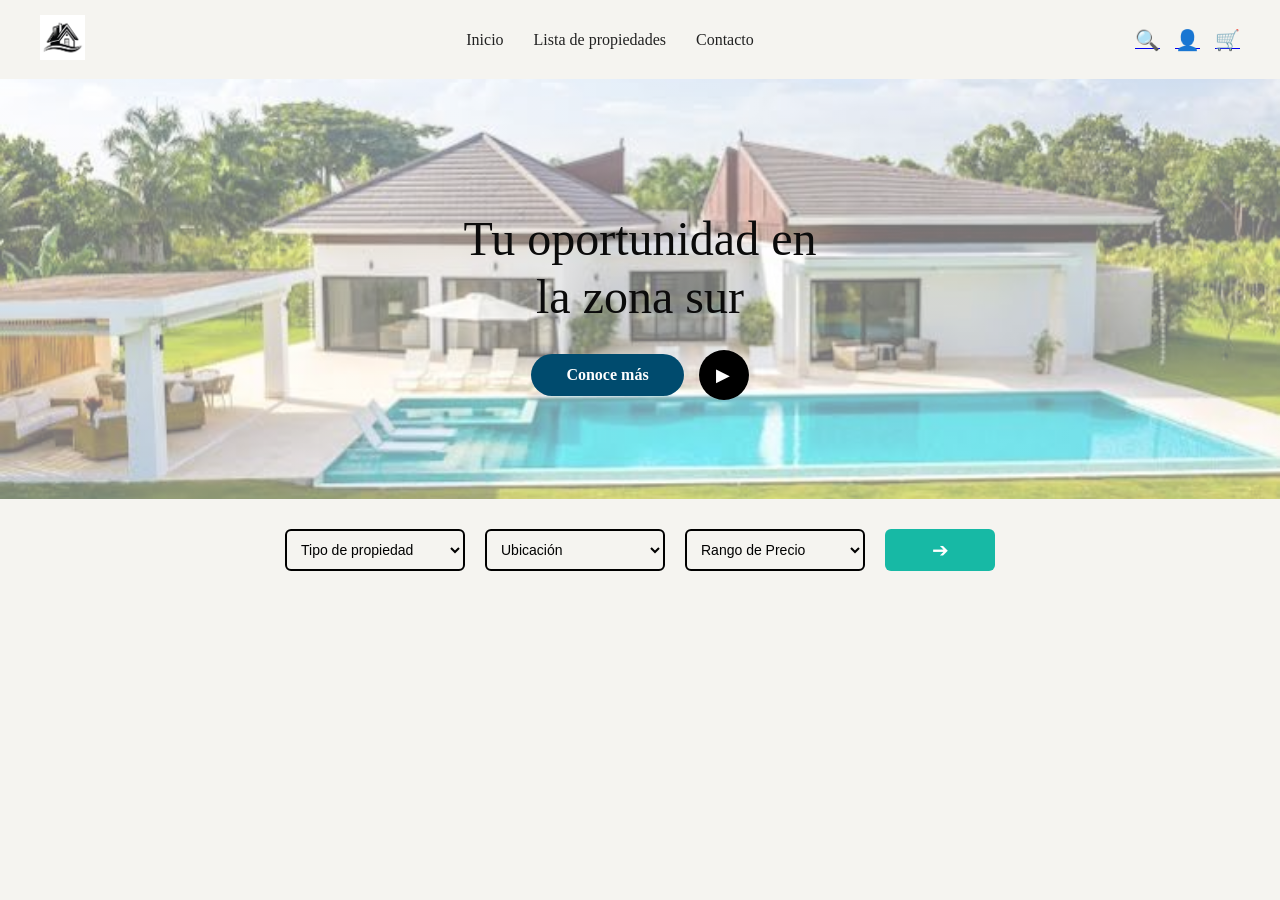
==== index.html @ 1c11e71d "Primer commit: Pagina para un Real Estate" ====
<!DOCTYPE html>
<html lang="en">
<head>
    <meta charset="UTF-8">
    <meta name="viewport" content="width=device-width, initial-scale=1.0">
    <title>Pagina Real Estate</title>
    <link rel="stylesheet" href="css/styles.css">  
</head>
<body>
    <header class="encabezado-sitio">
        <div class="contenedor-header">
            
            <!-- Logo de la empresa -->
            <div class="logo">
                <img src="assets/logo-casas.png" alt="Inmobiliaria Logo">
            </div>

            <!-- Menú pricipal-->
            <nav class="navegacion-principal">
                <ul>
                    <li><a href="index.html" class="activo">Inicio</a></li>
                    <li><a href="listado-propiedades.html">Lista de propiedades</a></li>
                    <li><a href="contacto.html">Contacto</a></li>
                </ul>
            </nav> 

            <!-- Iconos esenciales  -->
            <div class="iconos-header">
                <a href="#"><span class="icono">🔍</span></a>
                <a href="#"><span class="icono">👤</span></a>
                <a href="#"><span class="icono">🛒</span></a>
            </div>

        </div>
    </header>
    <main> 
        <div class="seccion-hero">
            <div class="contenido-hero">
                <h1>Tu oportunidad en<br>la zona sur</h1>
                <div class="acciones-hero">
                    <a href="listado-propiedades.html" class="boton-conoce-mas">Conoce más</a>
                    <button class="boton-play">▶</button>
                </div>
            </div>
        </div>

        <!-- FILTROS y BÚSQUEDA -->
        <div class="contenedor-filtros">
            <div class="barra-filtros">
                
                <div class="campo-filtro">
                    <select>
                        <option value="">Tipo de propiedad</option>
                        <option value="casa">Casa</option>
                        <option value="apartamento">Apartamento</option>
                    </select> 
                </div>
                <div class="campo-filtro">
                    <select>
                        <option value="">Ubicación</option> 
                        <option value="Sur-profundo;">Sur profundo</option>
                        <option value="Sacristobal;">Sancristobal</option>
                    </select>
                </div>

                <div class="campo-filtro">
                    <select>
                        <option value=""> Rango de Precio</option>
                        <option value="1">$50,000 - $100,000</option>
                        <option value="2">$100,000 - $250,000</option>
                    </select>
                </div>

                <button class="boton-buscar">➔</button>

            </div>
        </div>
    </main>
    
</body>
</html>
---- css/styles.css ----
/* 
ESTILOS GENERALES Y FUENTES
*/
body {
    margin: 0;
    padding: 0;
    font-family: 'Times New Roman', Times, serif;/* Helvetica, sans-serif;*/
    background-color: #f5f4f0; /* Fondo beige claro */
    color: #1a1a1a;
}
/* 
1. ENCABEZADO Y NAVEGACIÓN
    */
.encabezado-sitio {
    background-color: #f5f4f0;
    padding: 15px 40px;
}

.contenedor-header {
    max-width: 1200px;
    margin: 0 auto;
    display: flex;
    justify-content: space-between;
    align-items: center;
}

.logo img {
    height: 45px; /* Ajusta la altura de tu imagen de logo */
}

.navegacion-principal ul {
    list-style: none;
    margin: 0;
    padding: 0;
    display: flex;
    gap: 30px;
}

.navegacion-principal a {
    text-decoration: none;
    color: #222222;
    font-size: 16px;
    font-weight: 500;
}

.iconos-header {
    display: flex;
    gap: 15px;
}

.iconos-header .icono {
    font-size: 20px;
    color: #1a1a1a;
    text-decoration: none;
}

/* 
2. SECCIÓN HERO (BANNER CON LA IMAGEN)
  */
.seccion-hero {
    position: relative;
    width: 100%;
    height: 420px;
    /* Imagen de fondo */
    background: linear-gradient(rgba(255, 255, 255, 0.45), rgba(255, 255, 255, 0.45)), 
                url('../assets/fondo.png') center/cover no-repeat;
    display: flex;
    justify-content: center;
    align-items: center;
    text-align: center;
}

.contenido-hero h1 {
    font-size: 48px;
    font-weight: 400;
    color: #0b0b0b;
    margin-bottom: 25px;
    line-height: 1.2;
}
.acciones-hero {
    display: flex;
    justify-content: center;
    align-items: center;
    gap: 15px;
}

/* Botón "Conoce más" ovalado azul oscuro */
.boton-conoce-mas {
    background-color: #004b6e;
    color: #ffffff;
    padding: 12px 35px;
    border-radius: 30px;
    text-decoration: none;
    font-size: 16px;
    font-weight: bold;
    display: inline-block;
}

/* Botón circular de reproducción (Play) */
.boton-play {
    background-color: #000000;
    color: #ffffff;
    border: none;
    width: 50px;
    height: 50px;
    border-radius: 50%;
    font-size: 18px;
    cursor: pointer;
    display: flex;
    justify-content: center;
    align-items: center;
    padding-left: 4px; /* Ajuste óptico del icono de flecha */
}

/* 
3. BARRA INFERIOR DE FILTROS / BUSCADOR
    */
.contenedor-filtros {
    background-color: #f5f4f0;
    padding: 30px 20px;
    display: flex;
    justify-content: center;
}

.barra-filtros {
    display: flex;
    gap: 20px;
    align-items: center;
}

/* Desplegables con borde negro marcado */
.campo-filtro select {
    width: 180px;
    height: 42px;
    background-color: #f5f4f0;
    border: 2px solid #000000;
    border-radius: 6px;
    padding: 0 10px;
    font-size: 14px;
    outline: none;
    cursor: pointer;
}

/* Botón turquesa con flecha */
.boton-buscar {
    background-color: #17b9a5;
    color: #ffffff;
    border: none;
    height: 42px;
    width: 110px;
    border-radius: 6px;
    font-size: 20px;
    cursor: pointer;
    display: flex;
    justify-content: center;
    align-items: center;
}

/* 
DISENO RESPOSIVO
 */

/* 1. TABLETAS Y PANTALLAS MEDIANAS (Hasta 1024px) */
@media (max-width: 1024px) {
    .contenedor-header {
        padding: 0 20px;
    }

    .seccion-hero {
        height: 380px;
    }

    .contenido-hero h1 {
        font-size: 38px;
    }

    .barra-filtros {
        gap: 12px;
    }

    .campo-filtro select {
        width: 150px;
    }
}

/* TELÉFONOS MÓVILES (Hasta 768px) */
@media (max-width: 768px) {

    /* Encabezado: Apila el logo, menú e iconos en vertical */
    .encabezado-sitio {
        padding: 15px 20px;
    }

    .contenedor-header {
        flex-direction: column;
        gap: 15px;
        text-align: center;
    }

    .navegacion-principal ul {
        gap: 15px;
        flex-wrap: wrap;
        justify-content: center;
    }

    /* Banner Principal: Ajusta tamaños para pantallas pequeñas */
    .seccion-hero {
        height: auto;
        min-height: 320px;
        padding: 40px 15px;
    }

    .contenido-hero h1 {
        font-size: 28px;
        margin-bottom: 20px;
    }

    .acciones-hero {
        flex-direction: column;
        gap: 12px;
    }

    .boton-conoce-mas {
        width: 100%;
        max-width: 250px;
        text-align: center;
    }

    /* Buscador: Apila las opciones y botones al 100% de ancho */
    .contenedor-filtros {
        padding: 20px 15px;
    }

    .barra-filtros {
        flex-direction: column;
        width: 100%;
    }

    .campo-filtro,
    .campo-filtro select, 
    .boton-buscar {
        width: 100%;
    }

    .boton-buscar {
        margin-top: 5px;
    }
}

/* 
   FORMULARIO DE CONTACTO 
*/
.contenedor-contacto-sencillo {
    max-width: 480px;
    margin: 40px auto;
    padding: 0 20px;
}

.caja-formulario {
    background: #ffffff;
    padding: 30px;
    border-radius: 8px;
    border: 1px solid #e2e8f0;
    text-align: center;
}

.caja-formulario h1 {
    font-size: 26px;
    color: #0f172a;
    margin-bottom: 6px;
}

.caja-formulario p {
    color: #64748b;
    font-size: 14px;
    margin-bottom: 20px;
}

.caja-formulario form {
    display: flex;
    flex-direction: column;
    gap: 12px;
}

.caja-formulario input,
.caja-formulario textarea {
    width: 100%;
    padding: 10px 12px;
    border: 1px solid #cbd5e1;
    border-radius: 6px;
    font-size: 14px;
    outline: none;
    box-sizing: border-box;
}

.caja-formulario button {
    background-color: #0284c7;
    color: #ffffff;
    border: none;
    padding: 12px;
    border-radius: 6px;
    font-size: 15px;
    font-weight: bold;
    cursor: pointer;
}

.caja-formulario button:hover {
    background-color: #0369a1;
}
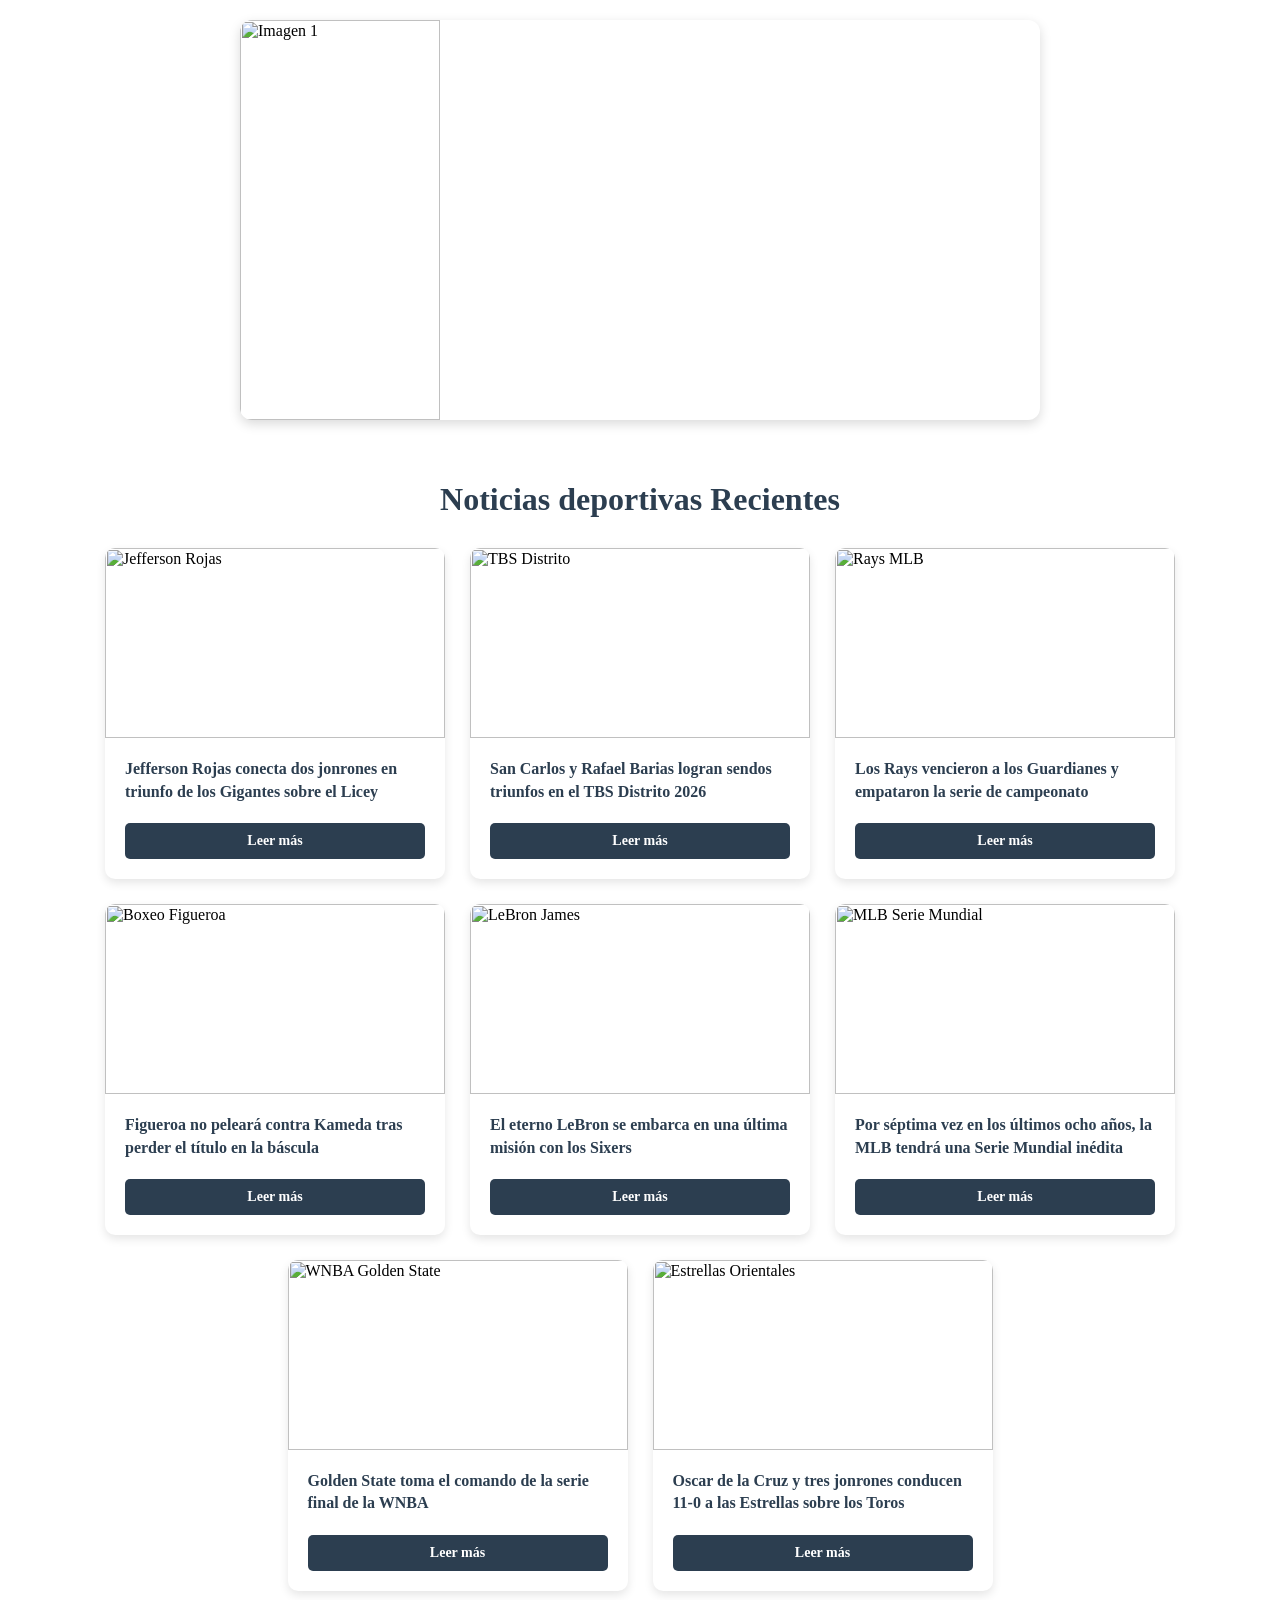
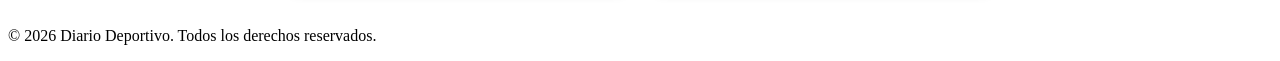
==== commit e9066258: "Segundo trabajo pagina-noticias" ====
--- a/index.html
+++ b/index.html
@@ -1,81 +1,110 @@
+
+</html>
+
 <!DOCTYPE html>
-<html lang="en">
+<html lang="es">
 <head>
     <meta charset="UTF-8">
     <meta name="viewport" content="width=device-width, initial-scale=1.0">
-    <title>Pagina Real Estate</title>
-    <link rel="stylesheet" href="css/styles.css">  
+    <title>Noticias Deportivas</title>
+    <link rel="stylesheet" href="css/styles.css">
 </head>
 <body>
-    <header class="encabezado-sitio">
-        <div class="contenedor-header">
-            
-            <!-- Logo de la empresa -->
-            <div class="logo">
-                <img src="assets/logo-casas.png" alt="Inmobiliaria Logo">
-            </div>
 
-            <!-- Menú pricipal-->
-            <nav class="navegacion-principal">
-                <ul>
-                    <li><a href="index.html" class="activo">Inicio</a></li>
-                    <li><a href="listado-propiedades.html">Lista de propiedades</a></li>
-                    <li><a href="contacto.html">Contacto</a></li>
-                </ul>
-            </nav> 
+    <!-- Carucel de la imagenes de las mismas noticias -->
+<div class="carrusel-simple">
+    <div class="carrusel-pista">
+        <img src="https://resources.diariolibre.com/images/2026/10/18/lidom-jefferson-rojas-conecta-dos-jonrones-en-triunfo-de-gigantes-2d7763d0-focus-min0.05-0.36-896-504.jpg" alt="Imagen 1">
+        <img src="https://resources.diariolibre.com/images/2026/10/17/nba-el-eterno-lebron-se-embarca-en-una-ultima-mision-con-los-sixers-0cdf8105-focus-0.33-0.36-896-504.jpg" alt="Imagen 2">
+        <img src="https://resources.diariolibre.com/images/2026/10/17/estrellas-orientales-blanquean-11-0-a-toros-en-noche-inaugural-9145ea03-focus-0-0-896-504.jpg" alt="Imagen 3">
+        <!-- Repetimos la primera imagen al final para que el bucle vuelva suavemente -->
+        <img src="https://resources.diariolibre.com/images/2026/10/18/lidom-jefferson-rojas-conecta-dos-jonrones-en-triunfo-de-gigantes-2d7763d0-focus-min0.05-0.36-896-504.jpg" alt="Imagen 1 repetida">
+    </div>
+</div>
+    <!-- main para mayor organizacion del contenido principal -->
+    <main class="contenido-principal contenedor-noticias">
+        <h1 class="titulo-seccion">Noticias deportivas Recientes</h1>
 
-            <!-- Iconos esenciales  -->
-            <div class="iconos-header">
-                <a href="#"><span class="icono">🔍</span></a>
-                <a href="#"><span class="icono">👤</span></a>
-                <a href="#"><span class="icono">🛒</span></a>
-            </div>
+        <div class="grid-noticias">
+
+            <!-- Noticia 1 -->
+            <article class="tarjeta-noticia">
+                <img src="https://resources.diariolibre.com/images/2026/10/18/lidom-jefferson-rojas-conecta-dos-jonrones-en-triunfo-de-gigantes-2d7763d0-focus-min0.05-0.36-896-504.jpg" alt="Jefferson Rojas" class="imagen-noticia">
+                <div class="cuerpo-noticia">
+                    <h3>Jefferson Rojas conecta dos jonrones en triunfo de los Gigantes sobre el Licey</h3>
+                    <a href="https://www.diariolibre.com/deportes/beisbol/2026/10/17/lidom-jefferson-rojas-conecta-dos-jonrones-en-triunfo-de-gigantes/3692296" target="_blank" class="boton-leer-mas">Leer más</a>
+                </div>
+            </article>
+
+            <!-- Noticia 2 -->
+            <article class="tarjeta-noticia">
+                <img src="https://resources.diariolibre.com/images/2026/10/18/tbs-distrito-san-carlos-y-rafael-barias-logran-sendos-triunfos-83b154ba-focus-min0.11-0.46-896-504.jpg" alt="TBS Distrito" class="imagen-noticia">
+                <div class="cuerpo-noticia">
+                    <h3>San Carlos y Rafael Barias logran sendos triunfos en el TBS Distrito 2026</h3>
+                    <a href="https://www.diariolibre.com/deportes/baloncesto/2026/10/17/tbs-distrito-san-carlos-y-rafael-barias-logran-sendos-triunfos/3692305" target="_blank" class="boton-leer-mas">Leer más</a>
+                </div>
+            </article>
+
+            <!-- Noticia 3 -->
+            <article class="tarjeta-noticia">
+                <img src="https://resources.diariolibre.com/images/2026/10/18/mlb-rays-vencieron-a-los-guardianes-y-empataron-la-serie-9acc5ed4-focus-0.15-0.57-896-504.jpg" alt="Rays MLB" class="imagen-noticia">
+                <div class="cuerpo-noticia">
+                    <h3>Los Rays vencieron a los Guardianes y empataron la serie de campeonato</h3>
+                    <a href="https://www.diariolibre.com/deportes/beisbol/2026/10/18/mlb-rays-vencieron-a-los-guardianes-y-empataron-la-serie/3692356" target="_blank" class="boton-leer-mas">Leer más</a>
+                </div>
+            </article>
+
+            <!-- Noticia 4 -->
+            <article class="tarjeta-noticia">
+                <img src="https://resources.diariolibre.com/images/2026/10/17/boxeo-figueroa-no-peleara-contra-kameda-tras-perder-el-titulo-78e3b00b-focus-min0.06-0.58-896-504.jpg" alt="Boxeo Figueroa" class="imagen-noticia">
+                <div class="cuerpo-noticia">
+                    <h3>Figueroa no peleará contra Kameda tras perder el título en la báscula</h3>
+                    <a href="https://www.diariolibre.com/deportes/mas-deportes/2026/10/17/boxeo-figueroa-no-peleara-contra-kameda-tras-perder-el-titulo/3692178" target="_blank" class="boton-leer-mas">Leer más</a>
+                </div>
+            </article>
+
+            <!-- Noticia 5 -->
+            <article class="tarjeta-noticia">
+                <img src="https://resources.diariolibre.com/images/2026/10/17/nba-el-eterno-lebron-se-embarca-en-una-ultima-mision-con-los-sixers-0cdf8105-focus-0.33-0.36-896-504.jpg" alt="LeBron James" class="imagen-noticia">
+                <div class="cuerpo-noticia">
+                    <h3>El eterno LeBron se embarca en una última misión con los Sixers</h3>
+                    <a href="https://www.diariolibre.com/deportes/baloncesto/2026/10/17/nba-el-eterno-lebron-se-embarca-en-una-ultima-mision-con-los-sixers/3692194" target="_blank" class="boton-leer-mas">Leer más</a>
+                </div>
+            </article>
+
+            <!-- Noticia 6 -->
+            <article class="tarjeta-noticia">
+                <img src="https://resources.diariolibre.com/images/2026/10/17/mlb-mlb-tendra-una-serie-mundial-inedita-79bdebc8-focus-0-0-896-504.jpg" alt="MLB Serie Mundial" class="imagen-noticia">
+                <div class="cuerpo-noticia">
+                    <h3>Por séptima vez en los últimos ocho años, la MLB tendrá una Serie Mundial inédita</h3>
+                    <a href="https://www.diariolibre.com/deportes/beisbol/2026/10/17/mlb-mlb-tendra-una-serie-mundial-inedita/3692253" target="_blank" class="boton-leer-mas">Leer más</a>
+                </div>
+            </article>
+
+            <!-- Noticia 7 -->
+            <article class="tarjeta-noticia">
+                <img src="https://resources.diariolibre.com/images/2026/10/18/wnba-golden-state-toma-el-comando-de-la-serie-final-7854091f-focus-0.3-0.34-896-504.jpg" alt="WNBA Golden State" class="imagen-noticia">
+                <div class="cuerpo-noticia">
+                    <h3>Golden State toma el comando de la serie final de la WNBA</h3>
+                    <a href="https://www.diariolibre.com/deportes/baloncesto/2026/10/18/wnba-golden-state-toma-el-comando-de-la-serie-final/3692348" target="_blank" class="boton-leer-mas">Leer más</a>
+                </div>
+            </article>
+
+            <!-- Noticia 8 -->
+            <article class="tarjeta-noticia">
+                <img src="https://resources.diariolibre.com/images/2026/10/17/estrellas-orientales-blanquean-11-0-a-toros-en-noche-inaugural-9145ea03-focus-0-0-896-504.jpg" alt="Estrellas Orientales" class="imagen-noticia">
+                <div class="cuerpo-noticia">
+                    <h3>Oscar de la Cruz y tres jonrones conducen 11-0 a las Estrellas sobre los Toros</h3>
+                    <a href="https://www.diariolibre.com/deportes/beisbol/2026/10/17/estrellas-orientales-blanquean-11-0-a-toros-en-noche-inaugural/3691755" target="_blank" class="boton-leer-mas">Leer más</a>
+                </div>
+            </article>
 
         </div>
-    </header>
-    <main> 
-        <div class="seccion-hero">
-            <div class="contenido-hero">
-                <h1>Tu oportunidad en<br>la zona sur</h1>
-                <div class="acciones-hero">
-                    <a href="listado-propiedades.html" class="boton-conoce-mas">Conoce más</a>
-                    <button class="boton-play">▶</button>
-                </div>
-            </div>
-        </div>
+    </main>
+    <!-- Pie pagina -->
+    <footer class="pie-pagina">
+        <p>&copy; 2026 Diario Deportivo. Todos los derechos reservados.</p>
+    </footer>
 
-        <!-- FILTROS y BÚSQUEDA -->
-        <div class="contenedor-filtros">
-            <div class="barra-filtros">
-                
-                <div class="campo-filtro">
-                    <select>
-                        <option value="">Tipo de propiedad</option>
-                        <option value="casa">Casa</option>
-                        <option value="apartamento">Apartamento</option>
-                    </select> 
-                </div>
-                <div class="campo-filtro">
-                    <select>
-                        <option value="">Ubicación</option> 
-                        <option value="Sur-profundo;">Sur profundo</option>
-                        <option value="Sacristobal;">Sancristobal</option>
-                    </select>
-                </div>
-
-                <div class="campo-filtro">
-                    <select>
-                        <option value=""> Rango de Precio</option>
-                        <option value="1">$50,000 - $100,000</option>
-                        <option value="2">$100,000 - $250,000</option>
-                    </select>
-                </div>
-
-                <button class="boton-buscar">➔</button>
-
-            </div>
-        </div>
-    </main>
-    
 </body>
 </html>
--- a/css/styles.css
+++ b/css/styles.css
@@ -1,309 +1,128 @@
-/* 
-ESTILOS GENERALES Y FUENTES
-*/
-body {
-    margin: 0;
-    padding: 0;
-    font-family: 'Times New Roman', Times, serif;/* Helvetica, sans-serif;*/
-    background-color: #f5f4f0; /* Fondo beige claro */
-    color: #1a1a1a;
-}
-/* 
-1. ENCABEZADO Y NAVEGACIÓN
-    */
-.encabezado-sitio {
-    background-color: #f5f4f0;
-    padding: 15px 40px;
+/* ==========================================
+   ESTILOS PARA EL BLOG DE NOTICIAS (CARDS)
+   ========================================== */
+
+.contenedor-noticias {
+    max-width: 1200px;
+    margin: 0 auto;
+    padding: 20px;
 }
 
-.contenedor-header {
-    max-width: 1200px;
-    margin: 0 auto;
-    display: flex;
-    justify-content: space-between;
-    align-items: center;
+.titulo-seccion {
+    text-align: center;
+    color: #2c3e50;
+    margin-bottom: 30px;
 }
 
-.logo img {
-    height: 45px; /* Ajusta la altura de tu imagen de logo */
-}
-
-.navegacion-principal ul {
-    list-style: none;
-    margin: 0;
-    padding: 0;
+/* Cuadrícula adaptable para acomodar las noticias */
+.grid-noticias {
     display: flex;
-    gap: 30px;
-}
-
-.navegacion-principal a {
-    text-decoration: none;
-    color: #222222;
-    font-size: 16px;
-    font-weight: 500;
-}
-
-.iconos-header {
-    display: flex;
-    gap: 15px;
-}
-
-.iconos-header .icono {
-    font-size: 20px;
-    color: #1a1a1a;
-    text-decoration: none;
-}
-
-/* 
-2. SECCIÓN HERO (BANNER CON LA IMAGEN)
-  */
-.seccion-hero {
-    position: relative;
-    width: 100%;
-    height: 420px;
-    /* Imagen de fondo */
-    background: linear-gradient(rgba(255, 255, 255, 0.45), rgba(255, 255, 255, 0.45)), 
-                url('../assets/fondo.png') center/cover no-repeat;
-    display: flex;
-    justify-content: center;
-    align-items: center;
-    text-align: center;
-}
-
-.contenido-hero h1 {
-    font-size: 48px;
-    font-weight: 400;
-    color: #0b0b0b;
-    margin-bottom: 25px;
-    line-height: 1.2;
-}
-.acciones-hero {
-    display: flex;
-    justify-content: center;
-    align-items: center;
-    gap: 15px;
-}
-
-/* Botón "Conoce más" ovalado azul oscuro */
-.boton-conoce-mas {
-    background-color: #004b6e;
-    color: #ffffff;
-    padding: 12px 35px;
-    border-radius: 30px;
-    text-decoration: none;
-    font-size: 16px;
-    font-weight: bold;
-    display: inline-block;
-}
-
-/* Botón circular de reproducción (Play) */
-.boton-play {
-    background-color: #000000;
-    color: #ffffff;
-    border: none;
-    width: 50px;
-    height: 50px;
-    border-radius: 50%;
-    font-size: 18px;
-    cursor: pointer;
-    display: flex;
-    justify-content: center;
-    align-items: center;
-    padding-left: 4px; /* Ajuste óptico del icono de flecha */
-}
-
-/* 
-3. BARRA INFERIOR DE FILTROS / BUSCADOR
-    */
-.contenedor-filtros {
-    background-color: #f5f4f0;
-    padding: 30px 20px;
-    display: flex;
+    flex-wrap: wrap;
+    gap: 25px;
     justify-content: center;
 }
 
-.barra-filtros {
+/* Tarjeta individual de la noticia */
+.tarjeta-noticia {
+    background-color: #ffffff;
+    border-radius: 10px;
+    box-shadow: 0 4px 10px rgba(0, 0, 0, 0.1);
+    overflow: hidden;
+    width: 340px; /* Ancho uniforme para todas las tarjetas */
     display: flex;
-    gap: 20px;
-    align-items: center;
+    flex-direction: column;
+    justify-content: space-between;
+    transition: transform 0.3s ease, box-shadow 0.3s ease;
 }
 
-/* Desplegables con borde negro marcado */
-.campo-filtro select {
-    width: 180px;
-    height: 42px;
-    background-color: #f5f4f0;
-    border: 2px solid #000000;
-    border-radius: 6px;
-    padding: 0 10px;
-    font-size: 14px;
-    outline: none;
-    cursor: pointer;
+/* Efecto al pasar el cursor sobre la noticia */
+.tarjeta-noticia:hover {
+    transform: translateY(-5px);
+    box-shadow: 0 8px 18px rgba(0, 0, 0, 0.18);
 }
 
-/* Botón turquesa con flecha */
-.boton-buscar {
-    background-color: #17b9a5;
-    color: #ffffff;
-    border: none;
-    height: 42px;
-    width: 110px;
-    border-radius: 6px;
-    font-size: 20px;
-    cursor: pointer;
-    display: flex;
-    justify-content: center;
-    align-items: center;
+/* Imagen superior de la tarjeta */
+.imagen-noticia {
+    width: 100%;
+    height: 190px;
+    object-fit: cover; /* Evita que las imágenes se deformen */
 }
 
-/* 
-DISENO RESPOSIVO
- */
-
-/* 1. TABLETAS Y PANTALLAS MEDIANAS (Hasta 1024px) */
-@media (max-width: 1024px) {
-    .contenedor-header {
-        padding: 0 20px;
-    }
-
-    .seccion-hero {
-        height: 380px;
-    }
-
-    .contenido-hero h1 {
-        font-size: 38px;
-    }
-
-    .barra-filtros {
-        gap: 12px;
-    }
-
-    .campo-filtro select {
-        width: 150px;
-    }
+/* Texto e información dentro de la tarjeta */
+.cuerpo-noticia {
+    padding: 20px;
+    display: flex;
+    flex-direction: column;
+    justify-content: space-between;
+    flex-grow: 1;
 }
 
-/* TELÉFONOS MÓVILES (Hasta 768px) */
-@media (max-width: 768px) {
-
-    /* Encabezado: Apila el logo, menú e iconos en vertical */
-    .encabezado-sitio {
-        padding: 15px 20px;
-    }
-
-    .contenedor-header {
-        flex-direction: column;
-        gap: 15px;
-        text-align: center;
-    }
-
-    .navegacion-principal ul {
-        gap: 15px;
-        flex-wrap: wrap;
-        justify-content: center;
-    }
-
-    /* Banner Principal: Ajusta tamaños para pantallas pequeñas */
-    .seccion-hero {
-        height: auto;
-        min-height: 320px;
-        padding: 40px 15px;
-    }
-
-    .contenido-hero h1 {
-        font-size: 28px;
-        margin-bottom: 20px;
-    }
-
-    .acciones-hero {
-        flex-direction: column;
-        gap: 12px;
-    }
-
-    .boton-conoce-mas {
-        width: 100%;
-        max-width: 250px;
-        text-align: center;
-    }
-
-    /* Buscador: Apila las opciones y botones al 100% de ancho */
-    .contenedor-filtros {
-        padding: 20px 15px;
-    }
-
-    .barra-filtros {
-        flex-direction: column;
-        width: 100%;
-    }
-
-    .campo-filtro,
-    .campo-filtro select, 
-    .boton-buscar {
-        width: 100%;
-    }
-
-    .boton-buscar {
-        margin-top: 5px;
-    }
+.cuerpo-noticia h3 {
+    font-size: 16px;
+    color: #2c3e50;
+    margin-top: 0;
+    margin-bottom: 20px;
+    line-height: 1.4;
 }
 
-/* 
-   FORMULARIO DE CONTACTO 
-*/
-.contenedor-contacto-sencillo {
-    max-width: 480px;
-    margin: 40px auto;
-    padding: 0 20px;
+/* Botón estilo "Leer más" */
+.boton-leer-mas {
+    display: inline-block;
+    text-align: center;
+    background-color: #2c3e50;
+    color: #ffffff;
+    padding: 10px 15px;
+    border-radius: 5px;
+    text-decoration: none;
+    font-weight: bold;
+    font-size: 14px;
+    transition: background-color 0.3s ease;
 }
 
-.caja-formulario {
-    background: #ffffff;
-    padding: 30px;
-    border-radius: 8px;
-    border: 1px solid #e2e8f0;
-    text-align: center;
+.boton-leer-mas:hover {
+    background-color: #e74c3c; /* Cambia a un color rojo prensa al pasar el cursor */
 }
 
-.caja-formulario h1 {
-    font-size: 26px;
-    color: #0f172a;
-    margin-bottom: 6px;
+/* ==========================================
+   CARRUSEL AUTOMÁTICO SIMPLE (CSS)
+   ========================================== */
+
+/* Ventana visible del carrusel */
+.carrusel-simple {
+    width: 100%;
+    max-width: 800px; /* Ancho máximo en pantalla */
+    height: 400px;    /* Altura fija para el contenedor */
+    margin: 20px auto;
+    overflow: hidden; /* Oculta las imágenes que están fuera de vista */
+    border-radius: 12px;
+    box-shadow: 0 4px 12px rgba(0, 0, 0, 0.15);
 }
 
-.caja-formulario p {
-    color: #64748b;
-    font-size: 14px;
-    margin-bottom: 20px;
+/* Tira horizontal que contiene todas las imágenes */
+.carrusel-pista {
+    display: flex;
+    width: 400%; /* 100% por cada una de las 4 imágenes */
+    height: 100%;
+    animation: cambiarImagen 12s infinite ease-in-out; /* 12s total (3s por foto) */
 }
 
-.caja-formulario form {
-    display: flex;
-    flex-direction: column;
-    gap: 12px;
+/* Ajuste de cada imagen dentro de la pista */
+.carrusel-pista img {
+    width: 25%; /* Cada imagen ocupa 1/4 del ancho total del contenedor */
+    height: 100%;
+    object-fit: cover; /* Mantiene la proporción sin deformar la foto */
 }
 
-.caja-formulario input,
-.caja-formulario textarea {
-    width: 100%;
-    padding: 10px 12px;
-    border: 1px solid #cbd5e1;
-    border-radius: 6px;
-    font-size: 14px;
-    outline: none;
-    box-sizing: border-box;
-}
-
-.caja-formulario button {
-    background-color: #0284c7;
-    color: #ffffff;
-    border: none;
-    padding: 12px;
-    border-radius: 6px;
-    font-size: 15px;
-    font-weight: bold;
-    cursor: pointer;
-}
-
-.caja-formulario button:hover {
-    background-color: #0369a1;
+/* Animación que desplaza la pista de imágenes */
+@keyframes cambiarImagen {
+    0%   { transform: translateX(0%); }       /* Foto 1 visible durante ~3s */
+    25%  { transform: translateX(0%); }
+    
+    33%  { transform: translateX(-25%); }     /* Transición a Foto 2 */
+    58%  { transform: translateX(-25%); }     /* Foto 2 visible durante ~3s */
+    
+    66%  { transform: translateX(-50%); }     /* Transición a Foto 3 */
+    91%  { transform: translateX(-50%); }     /* Foto 3 visible durante ~3s */
+    
+    100% { transform: translateX(-75%); }     /* Vuelve suavemente al inicio */
 }
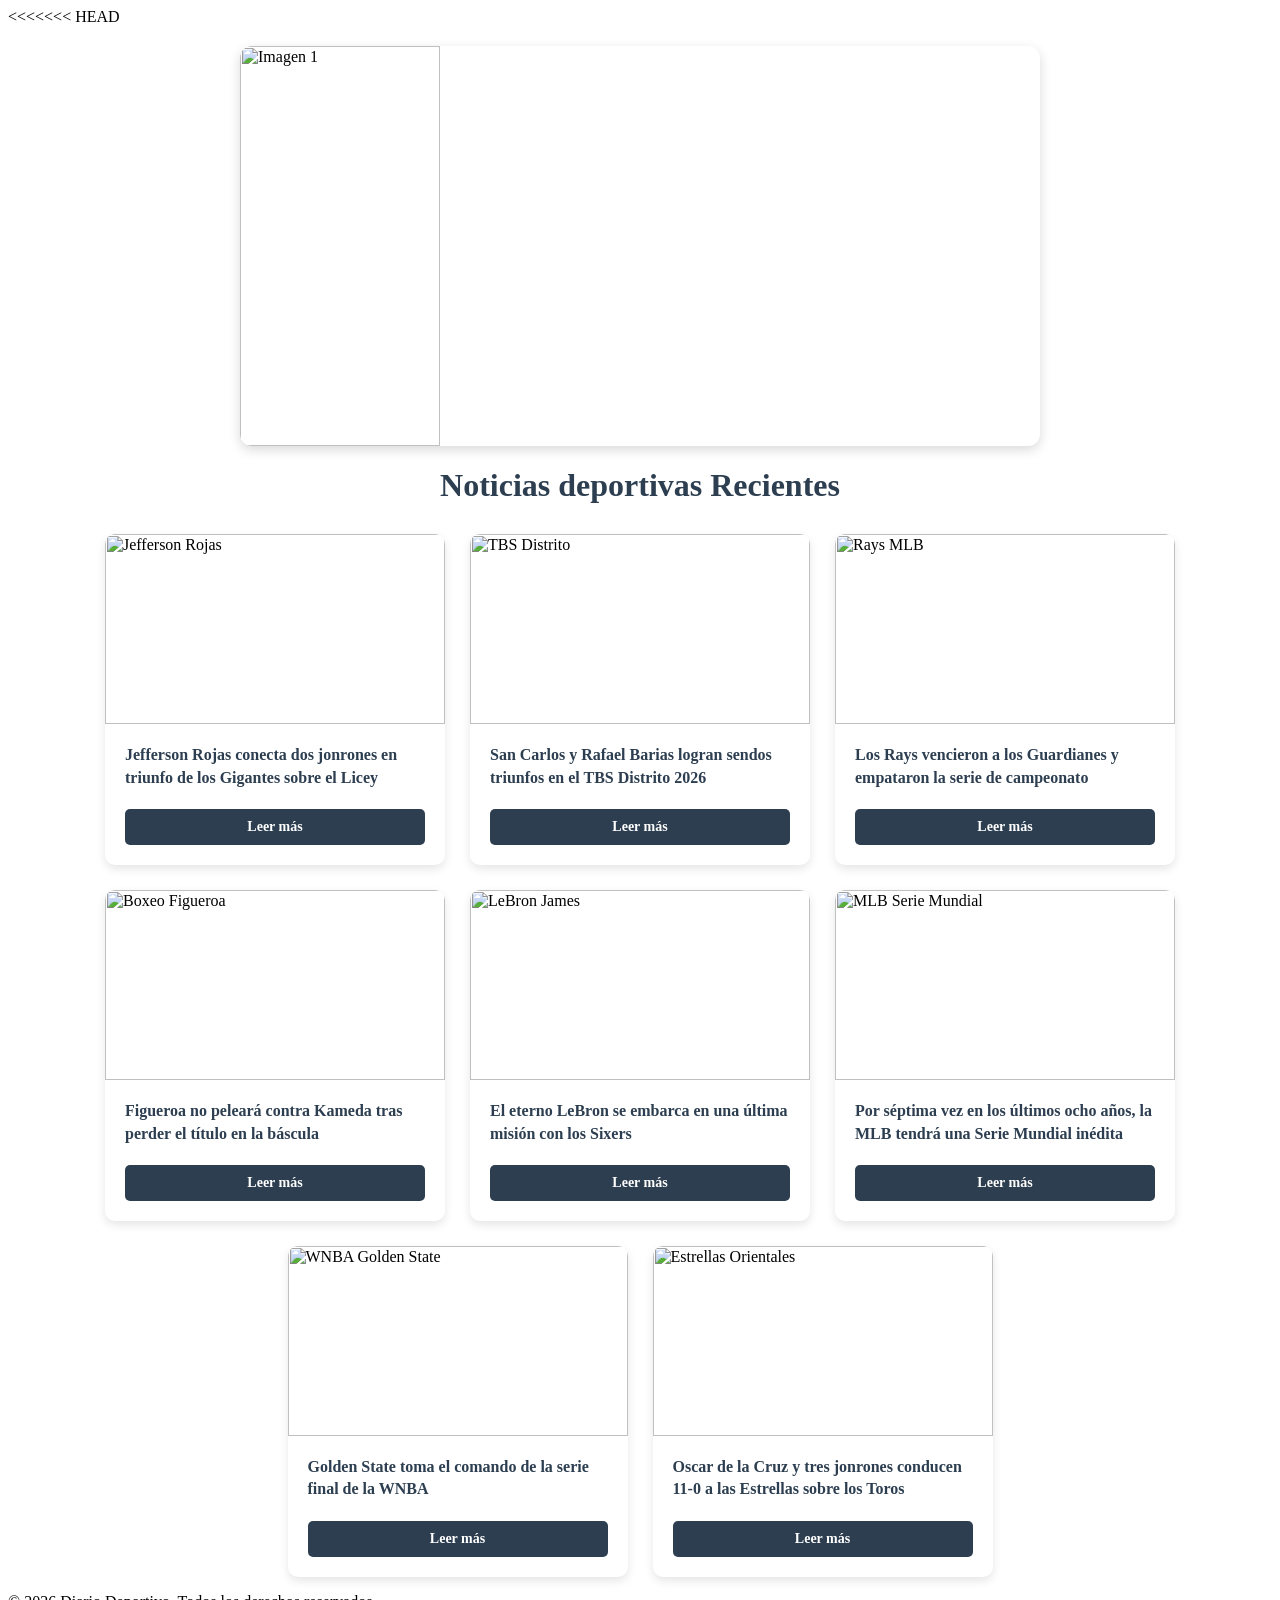
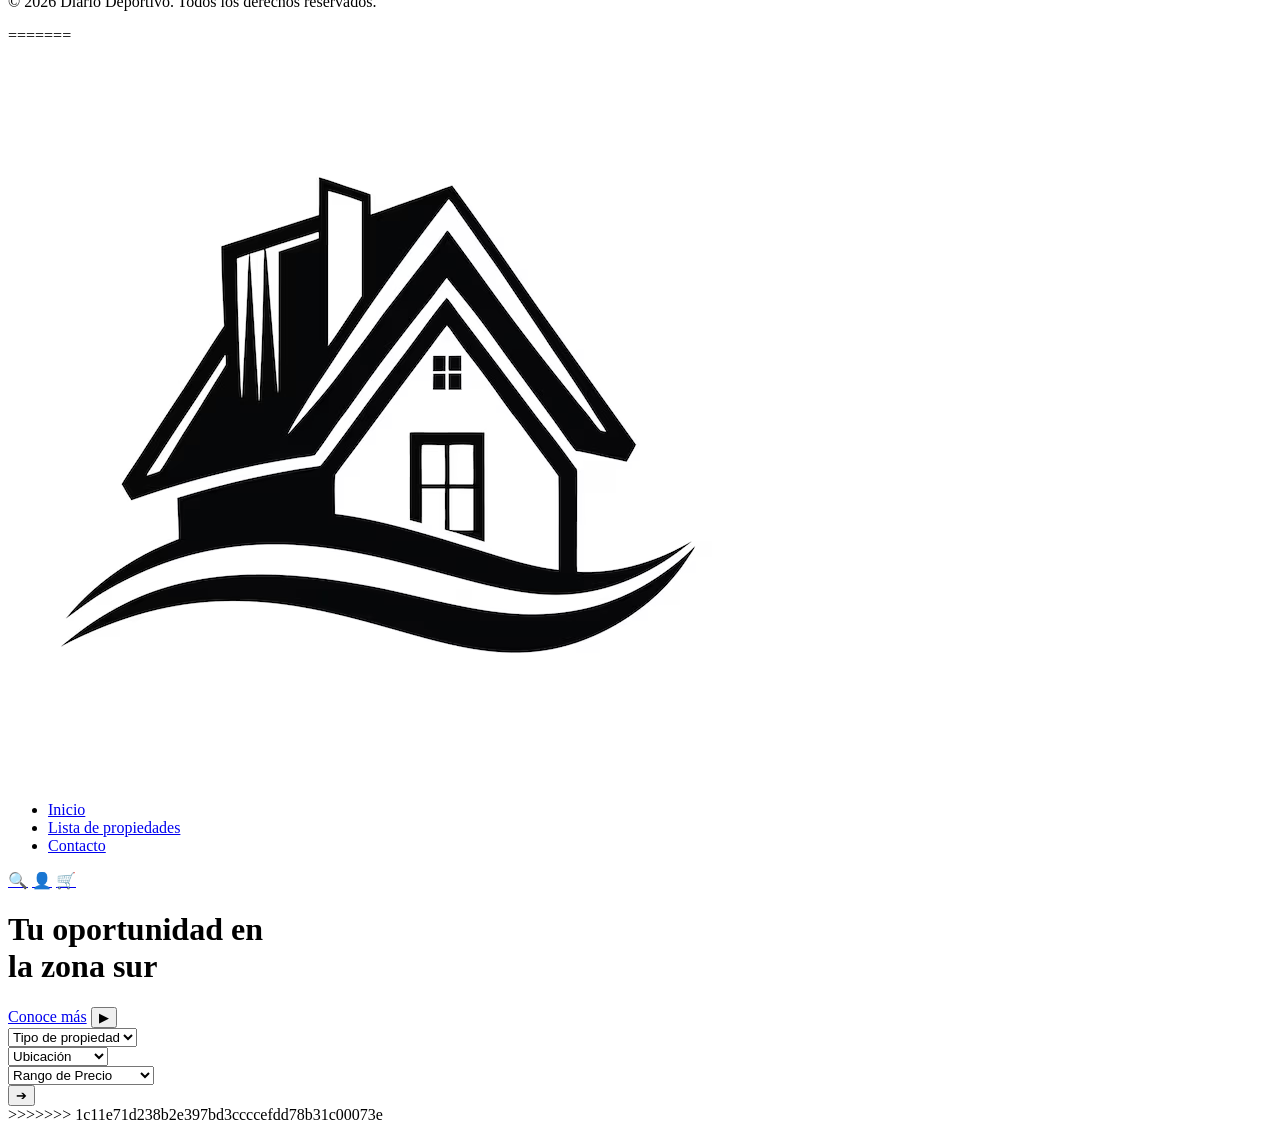
==== commit c05151e8: "pagina-noticias" ====
--- a/index.html
+++ b/index.html
@@ -1,3 +1,4 @@
+<<<<<<< HEAD
 
 </html>
 
@@ -106,5 +107,86 @@
         <p>&copy; 2026 Diario Deportivo. Todos los derechos reservados.</p>
     </footer>
 
+=======
+<!DOCTYPE html>
+<html lang="en">
+<head>
+    <meta charset="UTF-8">
+    <meta name="viewport" content="width=device-width, initial-scale=1.0">
+    <title>Pagina Real Estate</title>
+    <link rel="stylesheet" href="css/styles.css">  
+</head>
+<body>
+    <header class="encabezado-sitio">
+        <div class="contenedor-header">
+            
+            <!-- Logo de la empresa -->
+            <div class="logo">
+                <img src="assets/logo-casas.png" alt="Inmobiliaria Logo">
+            </div>
+
+            <!-- Menú pricipal-->
+            <nav class="navegacion-principal">
+                <ul>
+                    <li><a href="index.html" class="activo">Inicio</a></li>
+                    <li><a href="listado-propiedades.html">Lista de propiedades</a></li>
+                    <li><a href="contacto.html">Contacto</a></li>
+                </ul>
+            </nav> 
+
+            <!-- Iconos esenciales  -->
+            <div class="iconos-header">
+                <a href="#"><span class="icono">🔍</span></a>
+                <a href="#"><span class="icono">👤</span></a>
+                <a href="#"><span class="icono">🛒</span></a>
+            </div>
+
+        </div>
+    </header>
+    <main> 
+        <div class="seccion-hero">
+            <div class="contenido-hero">
+                <h1>Tu oportunidad en<br>la zona sur</h1>
+                <div class="acciones-hero">
+                    <a href="listado-propiedades.html" class="boton-conoce-mas">Conoce más</a>
+                    <button class="boton-play">▶</button>
+                </div>
+            </div>
+        </div>
+
+        <!-- FILTROS y BÚSQUEDA -->
+        <div class="contenedor-filtros">
+            <div class="barra-filtros">
+                
+                <div class="campo-filtro">
+                    <select>
+                        <option value="">Tipo de propiedad</option>
+                        <option value="casa">Casa</option>
+                        <option value="apartamento">Apartamento</option>
+                    </select> 
+                </div>
+                <div class="campo-filtro">
+                    <select>
+                        <option value="">Ubicación</option> 
+                        <option value="Sur-profundo;">Sur profundo</option>
+                        <option value="Sacristobal;">Sancristobal</option>
+                    </select>
+                </div>
+
+                <div class="campo-filtro">
+                    <select>
+                        <option value=""> Rango de Precio</option>
+                        <option value="1">$50,000 - $100,000</option>
+                        <option value="2">$100,000 - $250,000</option>
+                    </select>
+                </div>
+
+                <button class="boton-buscar">➔</button>
+
+            </div>
+        </div>
+    </main>
+    
+>>>>>>> 1c11e71d238b2e397bd3ccccefdd78b31c00073e
 </body>
 </html>
--- a/css/styles.css
+++ b/css/styles.css
@@ -1,3 +1,4 @@
+<<<<<<< HEAD
 /* ==========================================
    ESTILOS PARA EL BLOG DE NOTICIAS (CARDS)
    ========================================== */
@@ -125,4 +126,314 @@
     91%  { transform: translateX(-50%); }     /* Foto 3 visible durante ~3s */
     
     100% { transform: translateX(-75%); }     /* Vuelve suavemente al inicio */
+=======
+/* 
+ESTILOS GENERALES Y FUENTES
+*/
+body {
+    margin: 0;
+    padding: 0;
+    font-family: 'Times New Roman', Times, serif;/* Helvetica, sans-serif;*/
+    background-color: #f5f4f0; /* Fondo beige claro */
+    color: #1a1a1a;
+}
+/* 
+1. ENCABEZADO Y NAVEGACIÓN
+    */
+.encabezado-sitio {
+    background-color: #f5f4f0;
+    padding: 15px 40px;
+}
+
+.contenedor-header {
+    max-width: 1200px;
+    margin: 0 auto;
+    display: flex;
+    justify-content: space-between;
+    align-items: center;
+}
+
+.logo img {
+    height: 45px; /* Ajusta la altura de tu imagen de logo */
+}
+
+.navegacion-principal ul {
+    list-style: none;
+    margin: 0;
+    padding: 0;
+    display: flex;
+    gap: 30px;
+}
+
+.navegacion-principal a {
+    text-decoration: none;
+    color: #222222;
+    font-size: 16px;
+    font-weight: 500;
+}
+
+.iconos-header {
+    display: flex;
+    gap: 15px;
+}
+
+.iconos-header .icono {
+    font-size: 20px;
+    color: #1a1a1a;
+    text-decoration: none;
+}
+
+/* 
+2. SECCIÓN HERO (BANNER CON LA IMAGEN)
+  */
+.seccion-hero {
+    position: relative;
+    width: 100%;
+    height: 420px;
+    /* Imagen de fondo */
+    background: linear-gradient(rgba(255, 255, 255, 0.45), rgba(255, 255, 255, 0.45)), 
+                url('../assets/fondo.png') center/cover no-repeat;
+    display: flex;
+    justify-content: center;
+    align-items: center;
+    text-align: center;
+}
+
+.contenido-hero h1 {
+    font-size: 48px;
+    font-weight: 400;
+    color: #0b0b0b;
+    margin-bottom: 25px;
+    line-height: 1.2;
+}
+.acciones-hero {
+    display: flex;
+    justify-content: center;
+    align-items: center;
+    gap: 15px;
+}
+
+/* Botón "Conoce más" ovalado azul oscuro */
+.boton-conoce-mas {
+    background-color: #004b6e;
+    color: #ffffff;
+    padding: 12px 35px;
+    border-radius: 30px;
+    text-decoration: none;
+    font-size: 16px;
+    font-weight: bold;
+    display: inline-block;
+}
+
+/* Botón circular de reproducción (Play) */
+.boton-play {
+    background-color: #000000;
+    color: #ffffff;
+    border: none;
+    width: 50px;
+    height: 50px;
+    border-radius: 50%;
+    font-size: 18px;
+    cursor: pointer;
+    display: flex;
+    justify-content: center;
+    align-items: center;
+    padding-left: 4px; /* Ajuste óptico del icono de flecha */
+}
+
+/* 
+3. BARRA INFERIOR DE FILTROS / BUSCADOR
+    */
+.contenedor-filtros {
+    background-color: #f5f4f0;
+    padding: 30px 20px;
+    display: flex;
+    justify-content: center;
+}
+
+.barra-filtros {
+    display: flex;
+    gap: 20px;
+    align-items: center;
+}
+
+/* Desplegables con borde negro marcado */
+.campo-filtro select {
+    width: 180px;
+    height: 42px;
+    background-color: #f5f4f0;
+    border: 2px solid #000000;
+    border-radius: 6px;
+    padding: 0 10px;
+    font-size: 14px;
+    outline: none;
+    cursor: pointer;
+}
+
+/* Botón turquesa con flecha */
+.boton-buscar {
+    background-color: #17b9a5;
+    color: #ffffff;
+    border: none;
+    height: 42px;
+    width: 110px;
+    border-radius: 6px;
+    font-size: 20px;
+    cursor: pointer;
+    display: flex;
+    justify-content: center;
+    align-items: center;
+}
+
+/* 
+DISENO RESPOSIVO
+ */
+
+/* 1. TABLETAS Y PANTALLAS MEDIANAS (Hasta 1024px) */
+@media (max-width: 1024px) {
+    .contenedor-header {
+        padding: 0 20px;
+    }
+
+    .seccion-hero {
+        height: 380px;
+    }
+
+    .contenido-hero h1 {
+        font-size: 38px;
+    }
+
+    .barra-filtros {
+        gap: 12px;
+    }
+
+    .campo-filtro select {
+        width: 150px;
+    }
+}
+
+/* TELÉFONOS MÓVILES (Hasta 768px) */
+@media (max-width: 768px) {
+
+    /* Encabezado: Apila el logo, menú e iconos en vertical */
+    .encabezado-sitio {
+        padding: 15px 20px;
+    }
+
+    .contenedor-header {
+        flex-direction: column;
+        gap: 15px;
+        text-align: center;
+    }
+
+    .navegacion-principal ul {
+        gap: 15px;
+        flex-wrap: wrap;
+        justify-content: center;
+    }
+
+    /* Banner Principal: Ajusta tamaños para pantallas pequeñas */
+    .seccion-hero {
+        height: auto;
+        min-height: 320px;
+        padding: 40px 15px;
+    }
+
+    .contenido-hero h1 {
+        font-size: 28px;
+        margin-bottom: 20px;
+    }
+
+    .acciones-hero {
+        flex-direction: column;
+        gap: 12px;
+    }
+
+    .boton-conoce-mas {
+        width: 100%;
+        max-width: 250px;
+        text-align: center;
+    }
+
+    /* Buscador: Apila las opciones y botones al 100% de ancho */
+    .contenedor-filtros {
+        padding: 20px 15px;
+    }
+
+    .barra-filtros {
+        flex-direction: column;
+        width: 100%;
+    }
+
+    .campo-filtro,
+    .campo-filtro select, 
+    .boton-buscar {
+        width: 100%;
+    }
+
+    .boton-buscar {
+        margin-top: 5px;
+    }
+}
+
+/* 
+   FORMULARIO DE CONTACTO 
+*/
+.contenedor-contacto-sencillo {
+    max-width: 480px;
+    margin: 40px auto;
+    padding: 0 20px;
+}
+
+.caja-formulario {
+    background: #ffffff;
+    padding: 30px;
+    border-radius: 8px;
+    border: 1px solid #e2e8f0;
+    text-align: center;
+}
+
+.caja-formulario h1 {
+    font-size: 26px;
+    color: #0f172a;
+    margin-bottom: 6px;
+}
+
+.caja-formulario p {
+    color: #64748b;
+    font-size: 14px;
+    margin-bottom: 20px;
+}
+
+.caja-formulario form {
+    display: flex;
+    flex-direction: column;
+    gap: 12px;
+}
+
+.caja-formulario input,
+.caja-formulario textarea {
+    width: 100%;
+    padding: 10px 12px;
+    border: 1px solid #cbd5e1;
+    border-radius: 6px;
+    font-size: 14px;
+    outline: none;
+    box-sizing: border-box;
+}
+
+.caja-formulario button {
+    background-color: #0284c7;
+    color: #ffffff;
+    border: none;
+    padding: 12px;
+    border-radius: 6px;
+    font-size: 15px;
+    font-weight: bold;
+    cursor: pointer;
+}
+
+.caja-formulario button:hover {
+    background-color: #0369a1;
+>>>>>>> 1c11e71d238b2e397bd3ccccefdd78b31c00073e
 }
--- a/css/styles.css
+++ b/css/styles.css
@@ -1,3 +1,4 @@
+<<<<<<< HEAD
 /* ==========================================
    ESTILOS PARA EL BLOG DE NOTICIAS (CARDS)
    ========================================== */
@@ -125,4 +126,314 @@
     91%  { transform: translateX(-50%); }     /* Foto 3 visible durante ~3s */
     
     100% { transform: translateX(-75%); }     /* Vuelve suavemente al inicio */
+=======
+/* 
+ESTILOS GENERALES Y FUENTES
+*/
+body {
+    margin: 0;
+    padding: 0;
+    font-family: 'Times New Roman', Times, serif;/* Helvetica, sans-serif;*/
+    background-color: #f5f4f0; /* Fondo beige claro */
+    color: #1a1a1a;
+}
+/* 
+1. ENCABEZADO Y NAVEGACIÓN
+    */
+.encabezado-sitio {
+    background-color: #f5f4f0;
+    padding: 15px 40px;
+}
+
+.contenedor-header {
+    max-width: 1200px;
+    margin: 0 auto;
+    display: flex;
+    justify-content: space-between;
+    align-items: center;
+}
+
+.logo img {
+    height: 45px; /* Ajusta la altura de tu imagen de logo */
+}
+
+.navegacion-principal ul {
+    list-style: none;
+    margin: 0;
+    padding: 0;
+    display: flex;
+    gap: 30px;
+}
+
+.navegacion-principal a {
+    text-decoration: none;
+    color: #222222;
+    font-size: 16px;
+    font-weight: 500;
+}
+
+.iconos-header {
+    display: flex;
+    gap: 15px;
+}
+
+.iconos-header .icono {
+    font-size: 20px;
+    color: #1a1a1a;
+    text-decoration: none;
+}
+
+/* 
+2. SECCIÓN HERO (BANNER CON LA IMAGEN)
+  */
+.seccion-hero {
+    position: relative;
+    width: 100%;
+    height: 420px;
+    /* Imagen de fondo */
+    background: linear-gradient(rgba(255, 255, 255, 0.45), rgba(255, 255, 255, 0.45)), 
+                url('../assets/fondo.png') center/cover no-repeat;
+    display: flex;
+    justify-content: center;
+    align-items: center;
+    text-align: center;
+}
+
+.contenido-hero h1 {
+    font-size: 48px;
+    font-weight: 400;
+    color: #0b0b0b;
+    margin-bottom: 25px;
+    line-height: 1.2;
+}
+.acciones-hero {
+    display: flex;
+    justify-content: center;
+    align-items: center;
+    gap: 15px;
+}
+
+/* Botón "Conoce más" ovalado azul oscuro */
+.boton-conoce-mas {
+    background-color: #004b6e;
+    color: #ffffff;
+    padding: 12px 35px;
+    border-radius: 30px;
+    text-decoration: none;
+    font-size: 16px;
+    font-weight: bold;
+    display: inline-block;
+}
+
+/* Botón circular de reproducción (Play) */
+.boton-play {
+    background-color: #000000;
+    color: #ffffff;
+    border: none;
+    width: 50px;
+    height: 50px;
+    border-radius: 50%;
+    font-size: 18px;
+    cursor: pointer;
+    display: flex;
+    justify-content: center;
+    align-items: center;
+    padding-left: 4px; /* Ajuste óptico del icono de flecha */
+}
+
+/* 
+3. BARRA INFERIOR DE FILTROS / BUSCADOR
+    */
+.contenedor-filtros {
+    background-color: #f5f4f0;
+    padding: 30px 20px;
+    display: flex;
+    justify-content: center;
+}
+
+.barra-filtros {
+    display: flex;
+    gap: 20px;
+    align-items: center;
+}
+
+/* Desplegables con borde negro marcado */
+.campo-filtro select {
+    width: 180px;
+    height: 42px;
+    background-color: #f5f4f0;
+    border: 2px solid #000000;
+    border-radius: 6px;
+    padding: 0 10px;
+    font-size: 14px;
+    outline: none;
+    cursor: pointer;
+}
+
+/* Botón turquesa con flecha */
+.boton-buscar {
+    background-color: #17b9a5;
+    color: #ffffff;
+    border: none;
+    height: 42px;
+    width: 110px;
+    border-radius: 6px;
+    font-size: 20px;
+    cursor: pointer;
+    display: flex;
+    justify-content: center;
+    align-items: center;
+}
+
+/* 
+DISENO RESPOSIVO
+ */
+
+/* 1. TABLETAS Y PANTALLAS MEDIANAS (Hasta 1024px) */
+@media (max-width: 1024px) {
+    .contenedor-header {
+        padding: 0 20px;
+    }
+
+    .seccion-hero {
+        height: 380px;
+    }
+
+    .contenido-hero h1 {
+        font-size: 38px;
+    }
+
+    .barra-filtros {
+        gap: 12px;
+    }
+
+    .campo-filtro select {
+        width: 150px;
+    }
+}
+
+/* TELÉFONOS MÓVILES (Hasta 768px) */
+@media (max-width: 768px) {
+
+    /* Encabezado: Apila el logo, menú e iconos en vertical */
+    .encabezado-sitio {
+        padding: 15px 20px;
+    }
+
+    .contenedor-header {
+        flex-direction: column;
+        gap: 15px;
+        text-align: center;
+    }
+
+    .navegacion-principal ul {
+        gap: 15px;
+        flex-wrap: wrap;
+        justify-content: center;
+    }
+
+    /* Banner Principal: Ajusta tamaños para pantallas pequeñas */
+    .seccion-hero {
+        height: auto;
+        min-height: 320px;
+        padding: 40px 15px;
+    }
+
+    .contenido-hero h1 {
+        font-size: 28px;
+        margin-bottom: 20px;
+    }
+
+    .acciones-hero {
+        flex-direction: column;
+        gap: 12px;
+    }
+
+    .boton-conoce-mas {
+        width: 100%;
+        max-width: 250px;
+        text-align: center;
+    }
+
+    /* Buscador: Apila las opciones y botones al 100% de ancho */
+    .contenedor-filtros {
+        padding: 20px 15px;
+    }
+
+    .barra-filtros {
+        flex-direction: column;
+        width: 100%;
+    }
+
+    .campo-filtro,
+    .campo-filtro select, 
+    .boton-buscar {
+        width: 100%;
+    }
+
+    .boton-buscar {
+        margin-top: 5px;
+    }
+}
+
+/* 
+   FORMULARIO DE CONTACTO 
+*/
+.contenedor-contacto-sencillo {
+    max-width: 480px;
+    margin: 40px auto;
+    padding: 0 20px;
+}
+
+.caja-formulario {
+    background: #ffffff;
+    padding: 30px;
+    border-radius: 8px;
+    border: 1px solid #e2e8f0;
+    text-align: center;
+}
+
+.caja-formulario h1 {
+    font-size: 26px;
+    color: #0f172a;
+    margin-bottom: 6px;
+}
+
+.caja-formulario p {
+    color: #64748b;
+    font-size: 14px;
+    margin-bottom: 20px;
+}
+
+.caja-formulario form {
+    display: flex;
+    flex-direction: column;
+    gap: 12px;
+}
+
+.caja-formulario input,
+.caja-formulario textarea {
+    width: 100%;
+    padding: 10px 12px;
+    border: 1px solid #cbd5e1;
+    border-radius: 6px;
+    font-size: 14px;
+    outline: none;
+    box-sizing: border-box;
+}
+
+.caja-formulario button {
+    background-color: #0284c7;
+    color: #ffffff;
+    border: none;
+    padding: 12px;
+    border-radius: 6px;
+    font-size: 15px;
+    font-weight: bold;
+    cursor: pointer;
+}
+
+.caja-formulario button:hover {
+    background-color: #0369a1;
+>>>>>>> 1c11e71d238b2e397bd3ccccefdd78b31c00073e
 }
